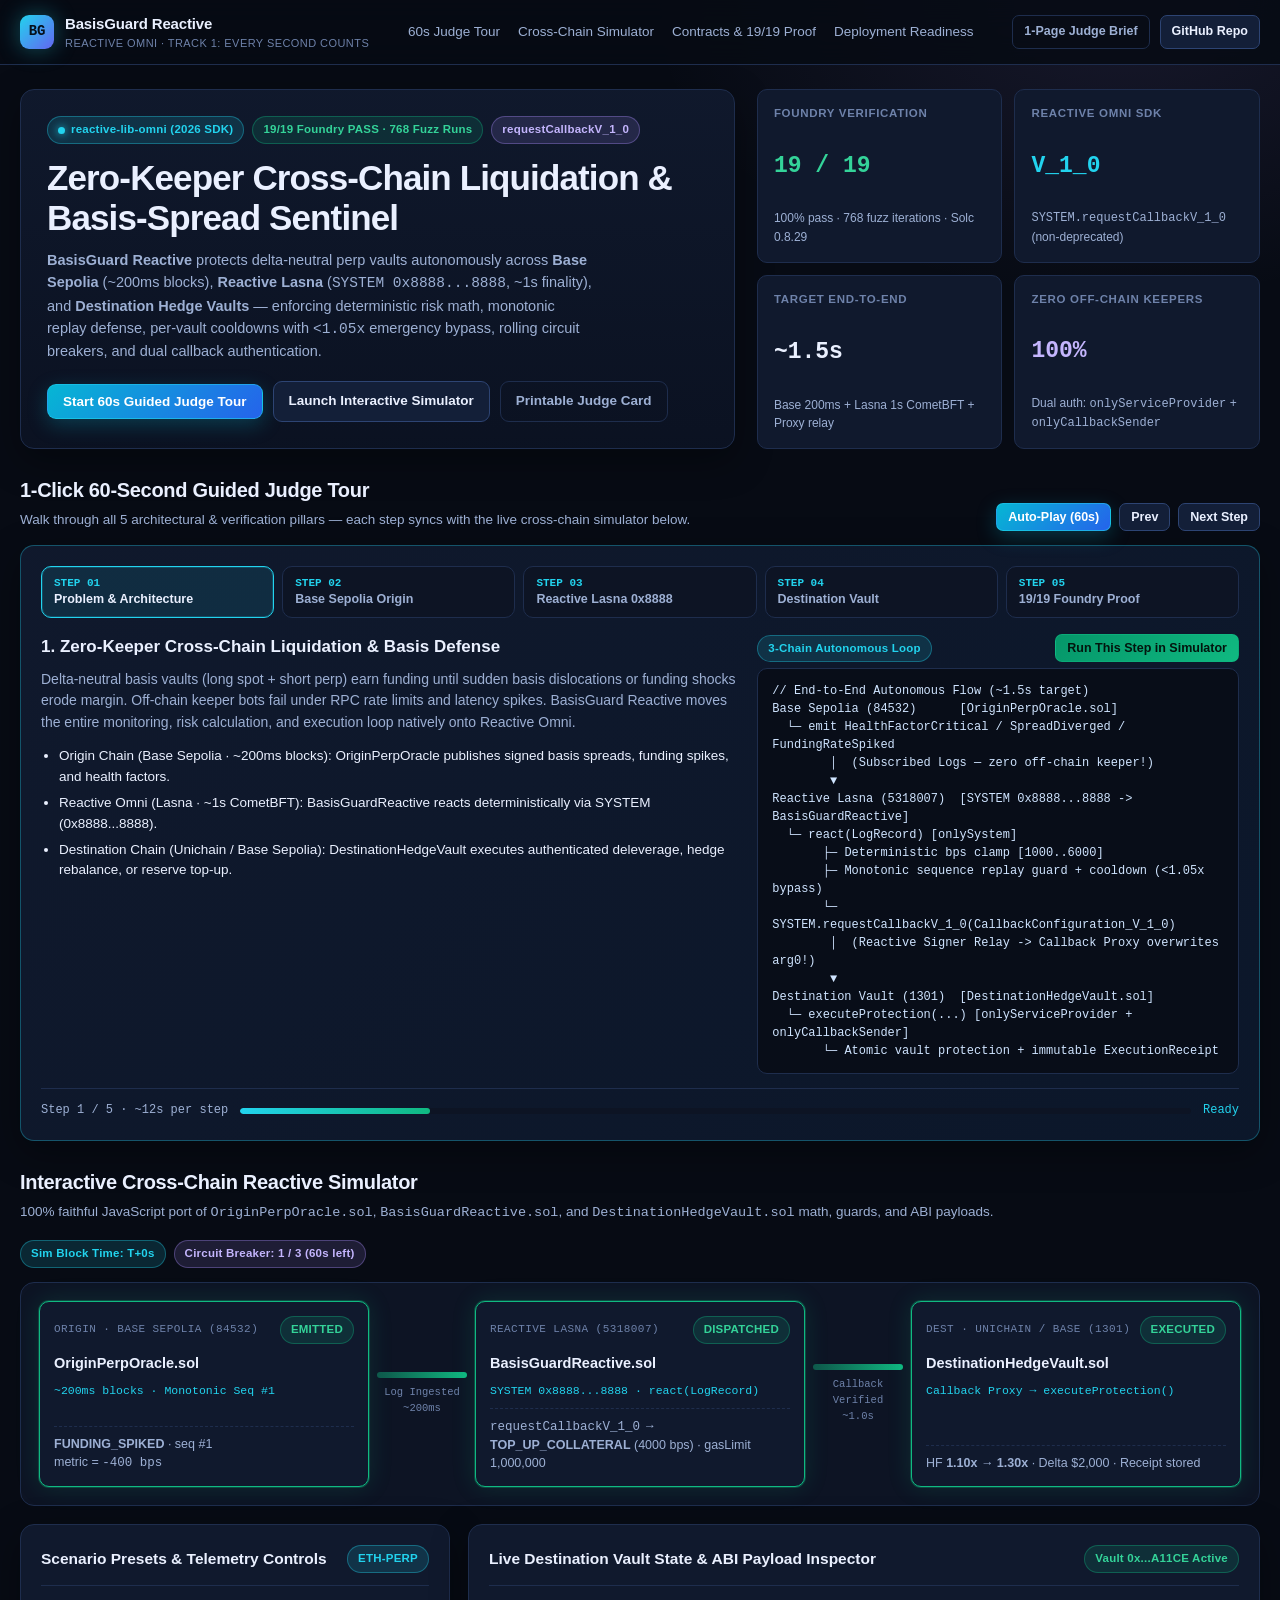
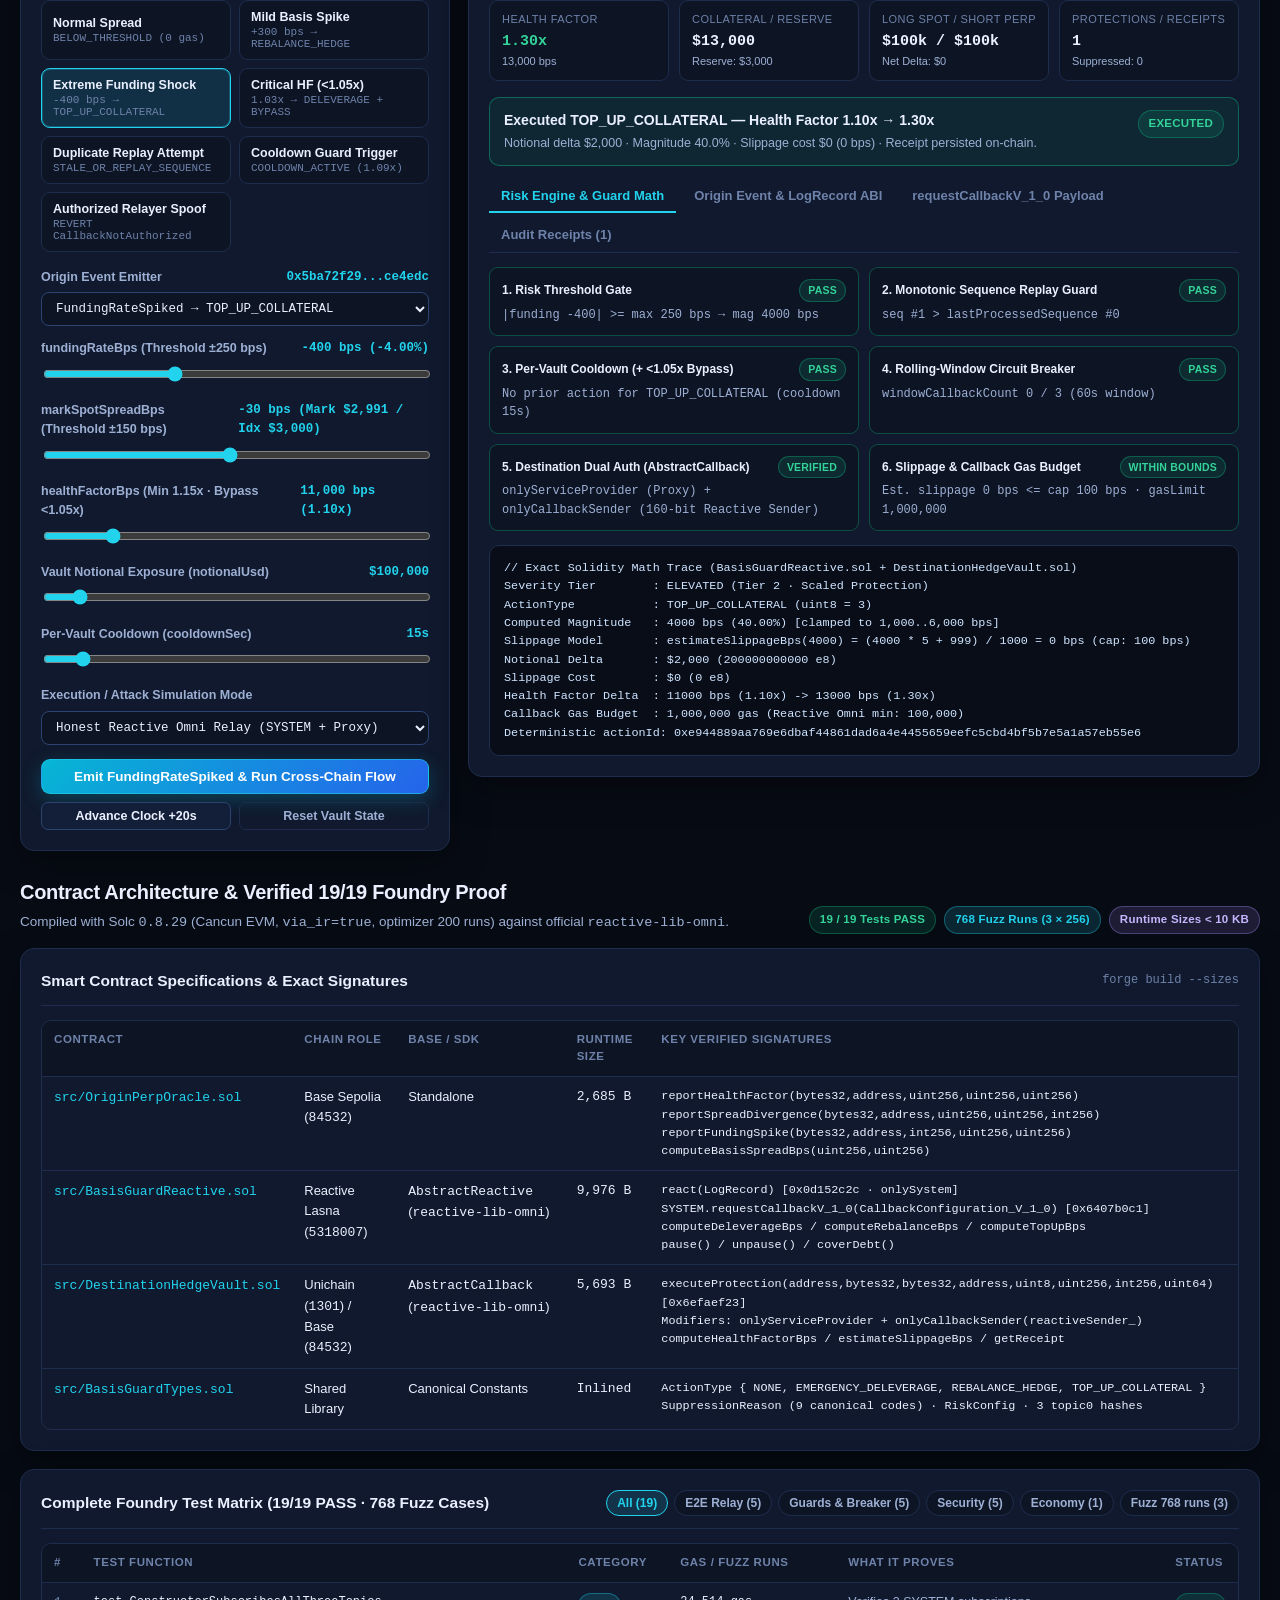
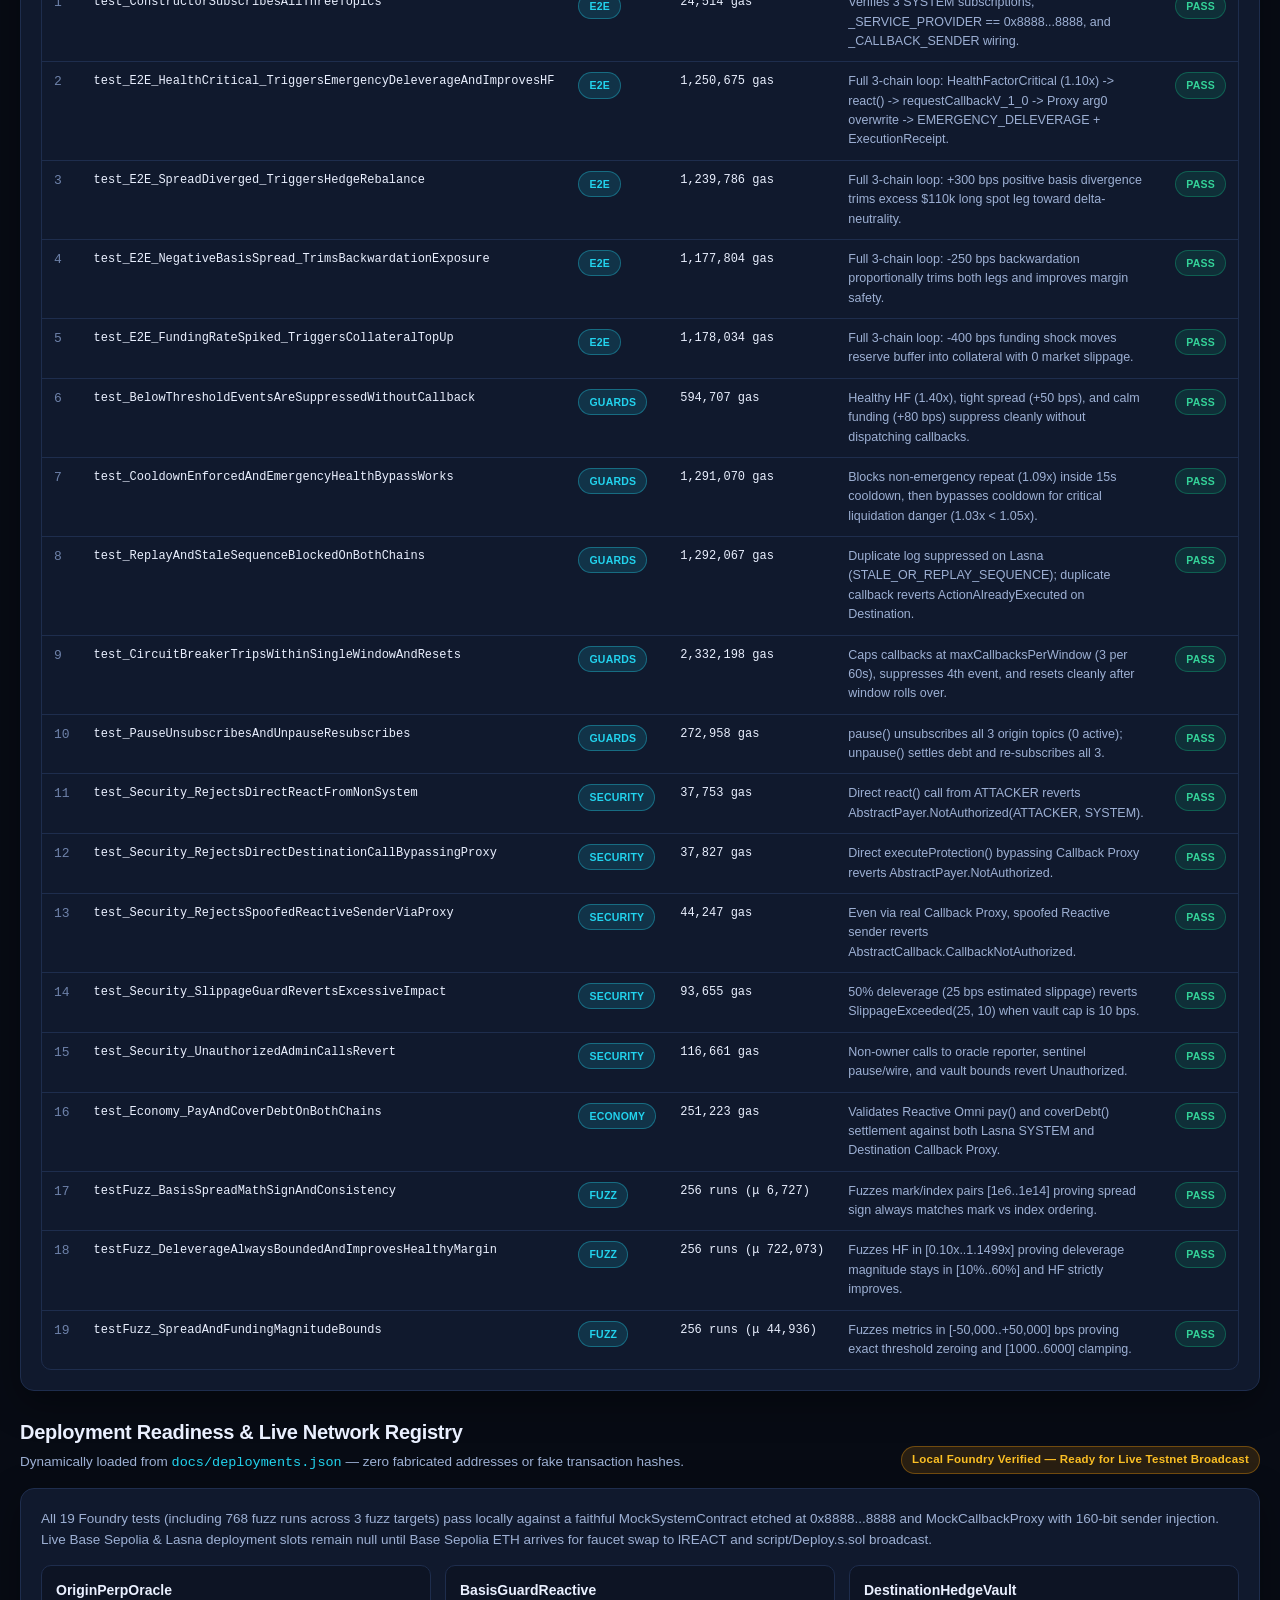
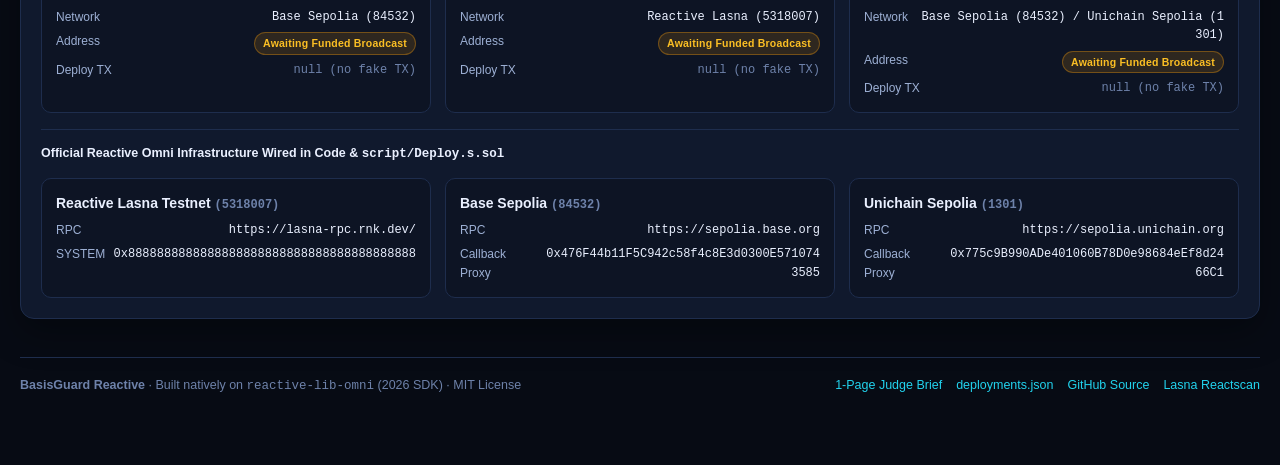
==== docs/index.html @ d30e868a "feat(ui): add Judge Dashboard, 60s Guided Tour, Interactive Cross-Chain Reactive Simulator & 1-Page " ====
<!DOCTYPE html>
<html lang="en">
<head>
  <meta charset="UTF-8" />
  <meta name="viewport" content="width=device-width, initial-scale=1.0" />
  <title>BasisGuard Reactive — Judge Dashboard & Cross-Chain Reactive Simulator</title>
  <meta name="description" content="Autonomous Cross-Chain Basis-Spread & Liquidation Sentinel built natively on Reactive Omni (reactive-lib-omni 2026 SDK). Interactive Judge Dashboard & Simulator." />
  <link rel="stylesheet" href="./styles.css" />
</head>
<body>
  <header class="topbar">
    <div class="topbar-inner">
      <a class="brand" href="#top">
        <span class="brand-mark">BG</span>
        <span>
          BasisGuard Reactive
          <span class="brand-sub">Reactive Omni · Track 1: Every Second Counts</span>
        </span>
      </a>

      <nav class="nav-links" aria-label="Primary navigation">
        <a href="#tour">60s Judge Tour</a>
        <a href="#simulator">Cross-Chain Simulator</a>
        <a href="#proof">Contracts &amp; 19/19 Proof</a>
        <a href="#readiness">Deployment Readiness</a>
      </nav>

      <div class="nav-actions">
        <a class="btn btn-sm btn-ghost" href="./judge-brief.html">1-Page Judge Brief</a>
        <a class="btn btn-sm" href="https://github.com/AndreyJackKali/basisguard-reactive" target="_blank" rel="noopener noreferrer">GitHub Repo</a>
      </div>
    </div>
  </header>

  <main id="top" class="container">
    <!-- Hero -->
    <section class="hero">
      <div class="hero-card">
        <div class="hero-badges">
          <span class="badge badge-cyan"><span class="pulse-dot"></span> reactive-lib-omni (2026 SDK)</span>
          <span class="badge badge-emerald">19/19 Foundry PASS · 768 Fuzz Runs</span>
          <span class="badge badge-violet">requestCallbackV_1_0</span>
        </div>
        <h1>Zero-Keeper Cross-Chain Liquidation &amp; Basis-Spread Sentinel</h1>
        <p class="hero-lead">
          <strong>BasisGuard Reactive</strong> protects delta-neutral perp vaults autonomously across
          <strong>Base Sepolia</strong> (~200ms blocks), <strong>Reactive Lasna</strong> (<code>SYSTEM 0x8888...8888</code>, ~1s finality),
          and <strong>Destination Hedge Vaults</strong> — enforcing deterministic risk math, monotonic replay defense,
          per-vault cooldowns with <code>&lt;1.05x</code> emergency bypass, rolling circuit breakers, and dual callback authentication.
        </p>
        <div class="hero-cta">
          <button id="btnStartTour" class="btn btn-primary" type="button">Start 60s Guided Judge Tour</button>
          <a class="btn" href="#simulator">Launch Interactive Simulator</a>
          <a class="btn btn-ghost" href="./judge-brief.html">Printable Judge Card</a>
        </div>
      </div>

      <div class="kpi-grid">
        <div class="kpi">
          <span class="kpi-label">Foundry Verification</span>
          <span class="kpi-value" style="color:#34d399;">19 / 19</span>
          <span class="kpi-sub">100% pass · 768 fuzz iterations · Solc 0.8.29</span>
        </div>
        <div class="kpi">
          <span class="kpi-label">Reactive Omni SDK</span>
          <span class="kpi-value" style="color:var(--cyan);">V_1_0</span>
          <span class="kpi-sub"><code>SYSTEM.requestCallbackV_1_0</code> (non-deprecated)</span>
        </div>
        <div class="kpi">
          <span class="kpi-label">Target End-to-End</span>
          <span class="kpi-value">~1.5s</span>
          <span class="kpi-sub">Base 200ms + Lasna 1s CometBFT + Proxy relay</span>
        </div>
        <div class="kpi">
          <span class="kpi-label">Zero Off-Chain Keepers</span>
          <span class="kpi-value" style="color:#c4b5fd;">100%</span>
          <span class="kpi-sub">Dual auth: <code>onlyServiceProvider</code> + <code>onlyCallbackSender</code></span>
        </div>
      </div>
    </section>

    <!-- 1-Click 60s Guided Judge Tour -->
    <section id="tour" class="section">
      <div class="section-head">
        <div>
          <h2 class="section-title">1-Click 60-Second Guided Judge Tour</h2>
          <p class="section-sub">Walk through all 5 architectural &amp; verification pillars — each step syncs with the live cross-chain simulator below.</p>
        </div>
        <div style="display:flex;gap:8px;flex-wrap:wrap;align-items:center;">
          <button id="btnTourPlay" class="btn btn-sm btn-primary" type="button">Auto-Play (60s)</button>
          <button id="btnTourPrev" class="btn btn-sm" type="button">Prev</button>
          <button id="btnTourNext" class="btn btn-sm" type="button">Next Step</button>
        </div>
      </div>

      <div class="card tour-card">
        <div class="tour-steps-nav" id="tourStepsNav" role="tablist" aria-label="Guided tour steps"></div>
        <div class="tour-body">
          <div class="tour-copy">
            <h3 id="tourTitle"></h3>
            <p id="tourSummary"></p>
            <ul class="tour-bullets" id="tourBullets"></ul>
          </div>
          <div>
            <div style="display:flex;justify-content:space-between;align-items:center;margin-bottom:6px;">
              <span class="badge badge-cyan" id="tourCodeBadge">Solidity Proof</span>
              <button id="btnTourRunScenario" class="btn btn-sm btn-emerald" type="button">Run This Step in Simulator</button>
            </div>
            <pre class="tour-code" id="tourCode"></pre>
          </div>
        </div>
        <div class="tour-footer">
          <span class="mono" style="font-size:12px;color:var(--text-dim);" id="tourCounter">Step 1 / 5 · ~12s per step</span>
          <div class="tour-progress-bar" aria-hidden="true">
            <div class="tour-progress-fill" id="tourProgressFill" style="width:20%;"></div>
          </div>
          <span class="mono" style="font-size:12px;color:var(--cyan);" id="tourTimerLabel">Ready</span>
        </div>
      </div>
    </section>

    <!-- Interactive Cross-Chain Reactive Simulator -->
    <section id="simulator" class="section">
      <div class="section-head">
        <div>
          <h2 class="section-title">Interactive Cross-Chain Reactive Simulator</h2>
          <p class="section-sub">
            100% faithful JavaScript port of <code>OriginPerpOracle.sol</code>, <code>BasisGuardReactive.sol</code>, and <code>DestinationHedgeVault.sol</code> math, guards, and ABI payloads.
          </p>
        </div>
        <div style="display:flex;gap:8px;flex-wrap:wrap;">
          <span class="badge badge-cyan" id="simClockBadge">Sim Block Time: T+0s</span>
          <span class="badge badge-violet" id="simBreakerBadge">Circuit Breaker: 0 / 3 (60s window)</span>
        </div>
      </div>

      <!-- 3-Node Animated Pipeline -->
      <div class="pipeline-wrap">
        <div class="pipeline-grid">
          <div class="node-card" id="nodeOrigin">
            <div class="node-top">
              <span class="node-chain">Origin · Base Sepolia (84532)</span>
              <span class="badge" id="badgeOrigin">IDLE</span>
            </div>
            <h3 class="node-title">OriginPerpOracle.sol</h3>
            <div class="node-contract">~200ms blocks · Monotonic Seq #<span id="originSeqVal">0</span></div>
            <div class="node-meta" id="metaOrigin">
              Ready to publish <code>FundingRateSpiked</code>, <code>SpreadDiverged</code>, or <code>HealthFactorCritical</code>.
            </div>
          </div>

          <div class="link-connector">
            <div class="link-track" id="link1"></div>
            <span class="link-label" id="link1Label">Subscribed Log<br />~200ms</span>
          </div>

          <div class="node-card" id="nodeReactive">
            <div class="node-top">
              <span class="node-chain">Reactive Lasna (5318007)</span>
              <span class="badge" id="badgeReactive">IDLE</span>
            </div>
            <h3 class="node-title">BasisGuardReactive.sol</h3>
            <div class="node-contract">SYSTEM 0x8888...8888 · react(LogRecord)</div>
            <div class="node-meta" id="metaReactive">
              Inherits <code>AbstractReactive</code>. Calls <code>SYSTEM.requestCallbackV_1_0</code> after passing threshold, replay, cooldown &amp; circuit-breaker checks.
            </div>
          </div>

          <div class="link-connector">
            <div class="link-track" id="link2"></div>
            <span class="link-label" id="link2Label">Callback Relay<br />~1.0s</span>
          </div>

          <div class="node-card" id="nodeDest">
            <div class="node-top">
              <span class="node-chain">Dest · Unichain / Base (1301)</span>
              <span class="badge" id="badgeDest">IDLE</span>
            </div>
            <h3 class="node-title">DestinationHedgeVault.sol</h3>
            <div class="node-contract">Callback Proxy → executeProtection()</div>
            <div class="node-meta" id="metaDest">
              Dual-auth <code>onlyServiceProvider</code> + <code>onlyCallbackSender</code> (160-bit injected Reactive sender). Persists <code>ExecutionReceipt</code>.
            </div>
          </div>
        </div>
      </div>

      <!-- Simulator Main Grid -->
      <div class="sim-layout">
        <!-- Left Controls Panel -->
        <div class="card">
          <div class="card-header">
            <h3 class="card-title">Scenario Presets &amp; Telemetry Controls</h3>
            <span class="badge badge-cyan">ETH-PERP</span>
          </div>

          <div class="preset-grid" id="presetGrid"></div>

          <div class="control-group">
            <div class="control-row">
              <label class="control-label" for="eventTypeSelect">Origin Event Emitter</label>
              <span class="control-val" id="eventTopicShort">topic0</span>
            </div>
            <select id="eventTypeSelect" class="select-input">
              <option value="FUNDING_SPIKED">FundingRateSpiked → TOP_UP_COLLATERAL</option>
              <option value="SPREAD_DIVERGED">SpreadDiverged → REBALANCE_HEDGE</option>
              <option value="HEALTH_CRITICAL">HealthFactorCritical → EMERGENCY_DELEVERAGE</option>
            </select>
          </div>

          <div class="control-group">
            <div class="control-row">
              <label class="control-label" for="sliderFunding">fundingRateBps (Threshold ±250 bps)</label>
              <span class="control-val" id="valFunding">-400 bps (-4.00%)</span>
            </div>
            <input id="sliderFunding" type="range" min="-1200" max="1200" step="10" value="-400" />
          </div>

          <div class="control-group">
            <div class="control-row">
              <label class="control-label" for="sliderSpread">markSpotSpreadBps (Threshold ±150 bps)</label>
              <span class="control-val" id="valSpread">+300 bps (Mark $3,090 / Idx $3,000)</span>
            </div>
            <input id="sliderSpread" type="range" min="-800" max="800" step="10" value="300" />
          </div>

          <div class="control-group">
            <div class="control-row">
              <label class="control-label" for="sliderHF">healthFactorBps (Min 1.15x · Bypass &lt;1.05x)</label>
              <span class="control-val" id="valHF">11,000 bps (1.10x)</span>
            </div>
            <input id="sliderHF" type="range" min="10000" max="16000" step="50" value="11000" />
          </div>

          <div class="control-group">
            <div class="control-row">
              <label class="control-label" for="sliderNotional">Vault Notional Exposure (notionalUsd)</label>
              <span class="control-val" id="valNotional">$100,000</span>
            </div>
            <input id="sliderNotional" type="range" min="25000" max="1000000" step="25000" value="100000" />
          </div>

          <div class="control-group">
            <div class="control-row">
              <label class="control-label" for="sliderCooldown">Per-Vault Cooldown (cooldownSec)</label>
              <span class="control-val" id="valCooldown">15s</span>
            </div>
            <input id="sliderCooldown" type="range" min="5" max="120" step="5" value="15" />
          </div>

          <div class="control-group">
            <div class="control-row">
              <label class="control-label" for="deliveryModeSelect">Execution / Attack Simulation Mode</label>
            </div>
            <select id="deliveryModeSelect" class="select-input">
              <option value="NORMAL">Honest Reactive Omni Relay (SYSTEM + Proxy)</option>
              <option value="REPLAY">Duplicate Replay Attempt (Same sequenceId &amp; actionId)</option>
              <option value="SPOOF_SENDER">Spoofed Reactive Sender via Proxy (ATTACKER)</option>
              <option value="DIRECT_BYPASS">Direct Call to Vault Bypassing Callback Proxy</option>
            </select>
          </div>

          <div class="sim-actions">
            <button id="btnEmitAnomaly" class="btn btn-primary" type="button">Emit FundingAnomaly &amp; Execute Cross-Chain Flow</button>
            <div class="sim-actions-row">
              <button id="btnAdvanceTime" class="btn btn-sm" type="button">Advance Clock +20s</button>
              <button id="btnResetVault" class="btn btn-sm btn-ghost" type="button">Reset Vault State</button>
            </div>
          </div>
        </div>

        <!-- Right Live Inspector Panel -->
        <div class="card">
          <div class="card-header">
            <h3 class="card-title">Live Destination Vault State &amp; ABI Payload Inspector</h3>
            <span class="badge badge-emerald" id="vaultActiveBadge">Vault 0x...A11CE Active</span>
          </div>

          <div class="vault-strip">
            <div class="mini-stat">
              <div class="mini-stat-label">Health Factor</div>
              <div class="mini-stat-val" id="statHF">1.10x</div>
              <div class="mini-stat-sub" id="statHFBps">11,000 bps</div>
            </div>
            <div class="mini-stat">
              <div class="mini-stat-label">Collateral / Reserve</div>
              <div class="mini-stat-val" id="statCollateral">$11,000</div>
              <div class="mini-stat-sub" id="statReserve">Reserve: $5,000</div>
            </div>
            <div class="mini-stat">
              <div class="mini-stat-label">Long Spot / Short Perp</div>
              <div class="mini-stat-val" id="statLegs">$100k / $100k</div>
              <div class="mini-stat-sub" id="statDelta">Net Delta: $0</div>
            </div>
            <div class="mini-stat">
              <div class="mini-stat-label">Protections / Receipts</div>
              <div class="mini-stat-val" id="statReceipts">0</div>
              <div class="mini-stat-sub" id="statSuppressed">Suppressed: 0</div>
            </div>
          </div>

          <div class="outcome-banner" id="outcomeBanner">
            <div>
              <div class="outcome-title" id="outcomeTitle">Select a preset or click "Emit FundingAnomaly" to run the cross-chain loop</div>
              <div class="outcome-sub" id="outcomeSub">Every guard check, ABI byte, and vault state transition mirrors the verified Solidity contracts.</div>
            </div>
            <span class="badge badge-cyan" id="outcomeBadge">READY</span>
          </div>

          <div class="tabs" role="tablist">
            <button class="tab-btn active" data-tab="tabMath" type="button">Risk Engine &amp; Guard Math</button>
            <button class="tab-btn" data-tab="tabLogRecord" type="button">Origin Event &amp; LogRecord ABI</button>
            <button class="tab-btn" data-tab="tabCallback" type="button">requestCallbackV_1_0 Payload</button>
            <button class="tab-btn" data-tab="tabFeed" type="button">Audit Receipts (<span id="feedCount">0</span>)</button>
          </div>

          <div class="tab-panel active" id="tabMath">
            <div class="checks-grid" id="guardChecksGrid"></div>
            <pre class="code-block" id="mathBreakdown"></pre>
          </div>

          <div class="tab-panel" id="tabLogRecord">
            <pre class="code-block" id="logRecordCode"></pre>
          </div>

          <div class="tab-panel" id="tabCallback">
            <pre class="code-block" id="callbackPayloadCode"></pre>
          </div>

          <div class="tab-panel" id="tabFeed">
            <div class="feed-list" id="auditFeedList">
              <div class="feed-item">
                <span>No cross-chain executions recorded yet. Click <strong>Emit</strong> above to trace a live cycle.</span>
              </div>
            </div>
          </div>
        </div>
      </div>
    </section>

    <!-- Contract & Test Proof -->
    <section id="proof" class="section">
      <div class="section-head">
        <div>
          <h2 class="section-title">Contract Architecture &amp; Verified 19/19 Foundry Proof</h2>
          <p class="section-sub">Compiled with Solc <code>0.8.29</code> (Cancun EVM, <code>via_ir=true</code>, optimizer 200 runs) against official <code>reactive-lib-omni</code>.</p>
        </div>
        <div style="display:flex;gap:8px;flex-wrap:wrap;">
          <span class="badge badge-emerald">19 / 19 Tests PASS</span>
          <span class="badge badge-cyan">768 Fuzz Runs (3 × 256)</span>
          <span class="badge badge-violet">Runtime Sizes &lt; 10 KB</span>
        </div>
      </div>

      <div class="card" style="margin-bottom:18px;">
        <div class="card-header">
          <h3 class="card-title">Smart Contract Specifications &amp; Exact Signatures</h3>
          <span class="mono" style="font-size:12px;color:var(--text-muted);">forge build --sizes</span>
        </div>
        <div class="table-wrap">
          <table>
            <thead>
              <tr>
                <th>Contract</th>
                <th>Chain Role</th>
                <th>Base / SDK</th>
                <th>Runtime Size</th>
                <th>Key Verified Signatures</th>
              </tr>
            </thead>
            <tbody>
              <tr>
                <td><code style="color:var(--cyan);">src/OriginPerpOracle.sol</code></td>
                <td>Base Sepolia (<code>84532</code>)</td>
                <td>Standalone</td>
                <td class="mono">2,685 B</td>
                <td class="mono" style="font-size:11.8px;">
                  reportHealthFactor(bytes32,address,uint256,uint256,uint256)<br />
                  reportSpreadDivergence(bytes32,address,uint256,uint256,int256)<br />
                  reportFundingSpike(bytes32,address,int256,uint256,uint256)<br />
                  computeBasisSpreadBps(uint256,uint256)
                </td>
              </tr>
              <tr>
                <td><code style="color:var(--cyan);">src/BasisGuardReactive.sol</code></td>
                <td>Reactive Lasna (<code>5318007</code>)</td>
                <td><code>AbstractReactive</code> (<code>reactive-lib-omni</code>)</td>
                <td class="mono">9,976 B</td>
                <td class="mono" style="font-size:11.8px;">
                  react(LogRecord) [0x0d152c2c · onlySystem]<br />
                  SYSTEM.requestCallbackV_1_0(CallbackConfiguration_V_1_0) [0x6407b0c1]<br />
                  computeDeleverageBps / computeRebalanceBps / computeTopUpBps<br />
                  pause() / unpause() / coverDebt()
                </td>
              </tr>
              <tr>
                <td><code style="color:var(--cyan);">src/DestinationHedgeVault.sol</code></td>
                <td>Unichain (<code>1301</code>) / Base (<code>84532</code>)</td>
                <td><code>AbstractCallback</code> (<code>reactive-lib-omni</code>)</td>
                <td class="mono">5,693 B</td>
                <td class="mono" style="font-size:11.8px;">
                  executeProtection(address,bytes32,bytes32,address,uint8,uint256,int256,uint64) [0x6efaef23]<br />
                  Modifiers: onlyServiceProvider + onlyCallbackSender(reactiveSender_)<br />
                  computeHealthFactorBps / estimateSlippageBps / getReceipt
                </td>
              </tr>
              <tr>
                <td><code style="color:var(--cyan);">src/BasisGuardTypes.sol</code></td>
                <td>Shared Library</td>
                <td>Canonical Constants</td>
                <td class="mono">Inlined</td>
                <td class="mono" style="font-size:11.8px;">
                  ActionType { NONE, EMERGENCY_DELEVERAGE, REBALANCE_HEDGE, TOP_UP_COLLATERAL }<br />
                  SuppressionReason (9 canonical codes) · RiskConfig · 3 topic0 hashes
                </td>
              </tr>
            </tbody>
          </table>
        </div>
      </div>

      <div class="card">
        <div class="card-header">
          <h3 class="card-title">Complete Foundry Test Matrix (19/19 PASS · 768 Fuzz Cases)</h3>
          <div class="filter-pills" id="testFilterPills">
            <button class="pill active" data-filter="ALL" type="button">All (19)</button>
            <button class="pill" data-filter="E2E" type="button">E2E Relay (5)</button>
            <button class="pill" data-filter="GUARDS" type="button">Guards &amp; Breaker (5)</button>
            <button class="pill" data-filter="SECURITY" type="button">Security (5)</button>
            <button class="pill" data-filter="ECONOMY" type="button">Economy (1)</button>
            <button class="pill" data-filter="FUZZ" type="button">Fuzz 768 runs (3)</button>
          </div>
        </div>
        <div class="table-wrap">
          <table>
            <thead>
              <tr>
                <th>#</th>
                <th>Test Function</th>
                <th>Category</th>
                <th>Gas / Fuzz Runs</th>
                <th>What It Proves</th>
                <th>Status</th>
              </tr>
            </thead>
            <tbody id="testMatrixBody"></tbody>
          </table>
        </div>
      </div>
    </section>

    <!-- Honest Deployment Readiness -->
    <section id="readiness" class="section">
      <div class="section-head">
        <div>
          <h2 class="section-title">Deployment Readiness &amp; Live Network Registry</h2>
          <p class="section-sub">Dynamically loaded from <a href="./deployments.json" target="_blank" rel="noopener noreferrer"><code>docs/deployments.json</code></a> — zero fabricated addresses or fake transaction hashes.</p>
        </div>
        <span class="badge badge-amber" id="readinessStatusBadge">Loading deployments.json...</span>
      </div>

      <div class="card">
        <p id="readinessNote" style="margin:0 0 12px;color:var(--text-dim);font-size:13.5px;"></p>
        <div class="deploy-grid" id="deployCardsGrid"></div>

        <div style="margin-top:16px;padding-top:14px;border-top:1px solid var(--border);">
          <div style="font-size:12.5px;font-weight:700;margin-bottom:8px;color:var(--text);">Official Reactive Omni Infrastructure Wired in Code &amp; <code>script/Deploy.s.sol</code></div>
          <div class="deploy-grid" id="infraCardsGrid"></div>
        </div>
      </div>
    </section>

    <footer class="footer">
      <div>
        <strong>BasisGuard Reactive</strong> · Built natively on <code>reactive-lib-omni</code> (2026 SDK) · MIT License
      </div>
      <div style="display:flex;gap:14px;flex-wrap:wrap;">
        <a href="./judge-brief.html">1-Page Judge Brief</a>
        <a href="./deployments.json" target="_blank" rel="noopener noreferrer">deployments.json</a>
        <a href="https://github.com/AndreyJackKali/basisguard-reactive" target="_blank" rel="noopener noreferrer">GitHub Source</a>
        <a href="https://lasna.reactscan.net" target="_blank" rel="noopener noreferrer">Lasna Reactscan</a>
      </div>
    </footer>
  </main>

  <script type="module" src="./app.js"></script>
</body>
</html>
---- docs/styles.css ----
:root {
  --bg: #070b14;
  --bg-elev: #0d1424;
  --bg-card: #10192d;
  --bg-card-2: #131f38;
  --bg-code: #080d18;
  --border: #1e2d4d;
  --border-hi: #2d4473;
  --text: #eaf0ff;
  --text-dim: #9db0d4;
  --text-muted: #6e82aa;
  --cyan: #22d3ee;
  --cyan-soft: rgba(34, 211, 238, 0.14);
  --emerald: #10b981;
  --emerald-soft: rgba(16, 185, 129, 0.14);
  --amber: #f59e0b;
  --amber-soft: rgba(245, 158, 11, 0.14);
  --coral: #f43f5e;
  --coral-soft: rgba(244, 63, 94, 0.14);
  --violet: #a78bfa;
  --violet-soft: rgba(167, 139, 250, 0.14);
  --radius: 14px;
  --radius-sm: 10px;
  --shadow: 0 12px 36px rgba(0, 0, 0, 0.35);
  --font-sans: "Inter", -apple-system, BlinkMacSystemFont, "Segoe UI", Roboto, sans-serif;
  --font-mono: "JetBrains Mono", "Fira Code", ui-monospace, SFMono-Regular, Menlo, Monaco, Consolas, monospace;
}

*, *::before, *::after {
  box-sizing: border-box;
}

html {
  scroll-behavior: smooth;
  background: var(--bg);
  color: var(--text);
  font-family: var(--font-sans);
  font-size: 15px;
  line-height: 1.55;
}

body {
  margin: 0;
  min-height: 100vh;
  background:
    radial-gradient(900px 500px at 12% -10%, rgba(34, 211, 238, 0.12), transparent 60%),
    radial-gradient(800px 500px at 88% 0%, rgba(167, 139, 250, 0.10), transparent 60%),
    var(--bg);
  color: var(--text);
  overflow-x: hidden;
}

a {
  color: var(--cyan);
  text-decoration: none;
}
a:hover {
  text-decoration: underline;
}

code, pre, .mono {
  font-family: var(--font-mono);
}

/* Header & Navigation */
.topbar {
  position: sticky;
  top: 0;
  z-index: 40;
  backdrop-filter: blur(14px);
  background: rgba(7, 11, 20, 0.84);
  border-bottom: 1px solid var(--border);
}

.topbar-inner {
  max-width: 1360px;
  margin: 0 auto;
  padding: 12px 20px;
  display: flex;
  align-items: center;
  justify-content: space-between;
  gap: 16px;
  flex-wrap: wrap;
}

.brand {
  display: flex;
  align-items: center;
  gap: 11px;
  font-weight: 700;
  letter-spacing: -0.01em;
  color: var(--text);
}

.brand-mark {
  width: 34px;
  height: 34px;
  border-radius: 9px;
  background: linear-gradient(135deg, #22d3ee, #6366f1);
  display: grid;
  place-items: center;
  color: #05101c;
  font-weight: 800;
  font-family: var(--font-mono);
  font-size: 14px;
  box-shadow: 0 0 22px rgba(34, 211, 238, 0.35);
}

.brand-sub {
  display: block;
  font-size: 11px;
  font-weight: 500;
  color: var(--text-muted);
  letter-spacing: 0.04em;
  text-transform: uppercase;
}

.nav-links {
  display: flex;
  align-items: center;
  gap: 18px;
  flex-wrap: wrap;
}

.nav-links a {
  color: var(--text-dim);
  font-size: 13.5px;
  font-weight: 500;
  transition: color 0.15s ease;
}

.nav-links a:hover {
  color: var(--cyan);
  text-decoration: none;
}

.nav-actions {
  display: flex;
  align-items: center;
  gap: 10px;
  flex-wrap: wrap;
}

/* Container */
.container {
  max-width: 1360px;
  margin: 0 auto;
  padding: 24px 20px 64px;
}

/* Buttons */
.btn {
  display: inline-flex;
  align-items: center;
  justify-content: center;
  gap: 8px;
  border: 1px solid var(--border-hi);
  background: var(--bg-card-2);
  color: var(--text);
  font-family: var(--font-sans);
  font-size: 13.5px;
  font-weight: 600;
  padding: 9px 15px;
  border-radius: 9px;
  cursor: pointer;
  transition: transform 0.12s ease, border-color 0.15s ease, background 0.15s ease, box-shadow 0.15s ease;
  white-space: nowrap;
}

.btn:hover {
  border-color: var(--cyan);
  background: #172746;
  text-decoration: none;
}

.btn:active {
  transform: translateY(1px);
}

.btn-primary {
  background: linear-gradient(135deg, #06b6d4, #2563eb);
  border-color: rgba(34, 211, 238, 0.55);
  color: #ffffff;
  box-shadow: 0 6px 20px rgba(6, 182, 212, 0.25);
}

.btn-primary:hover {
  background: linear-gradient(135deg, #22d3ee, #3b82f6);
  border-color: #67e8f9;
}

.btn-emerald {
  background: linear-gradient(135deg, #059669, #10b981);
  border-color: rgba(16, 185, 129, 0.55);
  color: #03150e;
}
.btn-emerald:hover {
  background: linear-gradient(135deg, #10b981, #34d399);
}

.btn-sm {
  padding: 6px 11px;
  font-size: 12.5px;
  border-radius: 7px;
}

.btn-ghost {
  background: transparent;
  border-color: var(--border);
  color: var(--text-dim);
}
.btn-ghost:hover {
  color: var(--text);
  border-color: var(--border-hi);
  background: rgba(255, 255, 255, 0.03);
}

/* Badges */
.badge {
  display: inline-flex;
  align-items: center;
  gap: 6px;
  font-size: 11.5px;
  font-weight: 600;
  padding: 4px 10px;
  border-radius: 999px;
  border: 1px solid var(--border-hi);
  background: rgba(255, 255, 255, 0.03);
  color: var(--text-dim);
  letter-spacing: 0.02em;
}

.badge-cyan { background: var(--cyan-soft); border-color: rgba(34, 211, 238, 0.35); color: var(--cyan); }
.badge-emerald { background: var(--emerald-soft); border-color: rgba(16, 185, 129, 0.35); color: #34d399; }
.badge-amber { background: var(--amber-soft); border-color: rgba(245, 158, 11, 0.35); color: #fbbf24; }
.badge-coral { background: var(--coral-soft); border-color: rgba(244, 63, 94, 0.35); color: #fb7185; }
.badge-violet { background: var(--violet-soft); border-color: rgba(167, 139, 250, 0.35); color: #c4b5fd; }

.pulse-dot {
  width: 7px;
  height: 7px;
  border-radius: 50%;
  background: currentColor;
  box-shadow: 0 0 8px currentColor;
  animation: pulse 2s infinite;
}

@keyframes pulse {
  0%, 100% { opacity: 1; transform: scale(1); }
  50% { opacity: 0.45; transform: scale(0.82); }
}

/* Hero */
.hero {
  display: grid;
  grid-template-columns: 1.35fr 0.95fr;
  gap: 22px;
  align-items: stretch;
  margin-bottom: 24px;
}

.hero-card {
  background: linear-gradient(180deg, rgba(16, 25, 45, 0.96), rgba(11, 18, 34, 0.96));
  border: 1px solid var(--border);
  border-radius: var(--radius);
  padding: 26px;
  box-shadow: var(--shadow);
}

.hero-badges {
  display: flex;
  flex-wrap: wrap;
  gap: 8px;
  margin-bottom: 14px;
}

.hero h1 {
  margin: 0 0 10px;
  font-size: clamp(25px, 3vw, 35px);
  line-height: 1.15;
  letter-spacing: -0.025em;
}

.hero-lead {
  margin: 0 0 18px;
  color: var(--text-dim);
  font-size: 14.5px;
  max-width: 68ch;
}

.hero-cta {
  display: flex;
  flex-wrap: wrap;
  gap: 10px;
  align-items: center;
}

.kpi-grid {
  display: grid;
  grid-template-columns: repeat(2, 1fr);
  gap: 12px;
  height: 100%;
}

.kpi {
  background: var(--bg-card);
  border: 1px solid var(--border);
  border-radius: var(--radius-sm);
  padding: 15px 16px;
  display: flex;
  flex-direction: column;
  justify-content: space-between;
}

.kpi-label {
  font-size: 11.5px;
  text-transform: uppercase;
  letter-spacing: 0.06em;
  color: var(--text-muted);
  font-weight: 600;
}

.kpi-value {
  font-family: var(--font-mono);
  font-size: 23px;
  font-weight: 700;
  color: var(--text);
  margin: 4px 0 2px;
}

.kpi-sub {
  font-size: 12px;
  color: var(--text-dim);
}

/* Section Headers */
.section {
  margin-top: 26px;
}

.section-head {
  display: flex;
  align-items: flex-end;
  justify-content: space-between;
  gap: 16px;
  flex-wrap: wrap;
  margin-bottom: 14px;
}

.section-title {
  margin: 0;
  font-size: 20px;
  letter-spacing: -0.015em;
}

.section-sub {
  margin: 4px 0 0;
  color: var(--text-dim);
  font-size: 13.5px;
}

/* Card */
.card {
  background: var(--bg-card);
  border: 1px solid var(--border);
  border-radius: var(--radius);
  padding: 20px;
  box-shadow: var(--shadow);
}

.card-header {
  display: flex;
  align-items: center;
  justify-content: space-between;
  gap: 12px;
  flex-wrap: wrap;
  margin-bottom: 14px;
  padding-bottom: 12px;
  border-bottom: 1px solid var(--border);
}

.card-title {
  margin: 0;
  font-size: 15.5px;
  font-weight: 700;
  display: flex;
  align-items: center;
  gap: 8px;
}

/* Guided 60s Judge Tour */
.tour-card {
  border-color: rgba(34, 211, 238, 0.32);
  background: linear-gradient(135deg, rgba(16, 25, 45, 0.98), rgba(12, 24, 44, 0.96));
}

.tour-steps-nav {
  display: grid;
  grid-template-columns: repeat(5, 1fr);
  gap: 8px;
  margin-bottom: 16px;
}

.tour-step-btn {
  text-align: left;
  background: var(--bg-elev);
  border: 1px solid var(--border);
  border-radius: var(--radius-sm);
  padding: 10px 12px;
  color: var(--text-dim);
  cursor: pointer;
  transition: all 0.15s ease;
  font-family: var(--font-sans);
}

.tour-step-btn:hover {
  border-color: var(--border-hi);
  color: var(--text);
}

.tour-step-btn.active {
  border-color: var(--cyan);
  background: rgba(34, 211, 238, 0.11);
  color: var(--text);
  box-shadow: inset 0 0 0 1px rgba(34, 211, 238, 0.2);
}

.tour-step-num {
  font-family: var(--font-mono);
  font-size: 11px;
  color: var(--cyan);
  font-weight: 700;
  display: block;
  margin-bottom: 2px;
}

.tour-step-label {
  font-size: 12.5px;
  font-weight: 600;
  line-height: 1.25;
}

.tour-body {
  display: grid;
  grid-template-columns: 1.45fr 1fr;
  gap: 18px;
  align-items: start;
}

.tour-copy h3 {
  margin: 0 0 8px;
  font-size: 17px;
  color: var(--text);
}

.tour-copy p {
  margin: 0 0 12px;
  color: var(--text-dim);
  font-size: 14px;
}

.tour-bullets {
  margin: 0;
  padding-left: 18px;
  color: var(--text);
  font-size: 13.5px;
}

.tour-bullets li {
  margin-bottom: 5px;
}

.tour-code {
  background: var(--bg-code);
  border: 1px solid var(--border);
  border-radius: var(--radius-sm);
  padding: 13px 14px;
  font-family: var(--font-mono);
  font-size: 12px;
  color: #cfe4ff;
  overflow-x: auto;
  margin: 0;
  line-height: 1.5;
  white-space: pre-wrap;
  word-break: break-word;
}

.tour-footer {
  margin-top: 14px;
  padding-top: 12px;
  border-top: 1px solid var(--border);
  display: flex;
  align-items: center;
  justify-content: space-between;
  gap: 12px;
  flex-wrap: wrap;
}

.tour-progress-bar {
  flex: 1;
  min-width: 140px;
  height: 6px;
  border-radius: 999px;
  background: var(--bg-elev);
  overflow: hidden;
}

.tour-progress-fill {
  height: 100%;
  background: linear-gradient(90deg, var(--cyan), var(--emerald));
  border-radius: 999px;
  transition: width 0.25s ease;
}

/* 3-Node Animated Pipeline */
.pipeline-wrap {
  background: var(--bg-elev);
  border: 1px solid var(--border);
  border-radius: var(--radius);
  padding: 18px;
  margin-bottom: 18px;
}

.pipeline-grid {
  display: grid;
  grid-template-columns: 1fr 90px 1fr 90px 1fr;
  align-items: stretch;
  gap: 8px;
}

.node-card {
  background: var(--bg-card);
  border: 1px solid var(--border);
  border-radius: var(--radius-sm);
  padding: 14px;
  position: relative;
  transition: border-color 0.25s ease, box-shadow 0.25s ease, transform 0.2s ease;
  display: flex;
  flex-direction: column;
  gap: 8px;
}

.node-card.state-active {
  border-color: var(--cyan);
  box-shadow: 0 0 0 1px rgba(34, 211, 238, 0.25), 0 0 24px rgba(34, 211, 238, 0.16);
}
.node-card.state-success {
  border-color: var(--emerald);
  box-shadow: 0 0 0 1px rgba(16, 185, 129, 0.28), 0 0 24px rgba(16, 185, 129, 0.16);
}
.node-card.state-suppressed {
  border-color: var(--amber);
  box-shadow: 0 0 0 1px rgba(245, 158, 11, 0.28), 0 0 22px rgba(245, 158, 11, 0.14);
}
.node-card.state-reverted {
  border-color: var(--coral);
  box-shadow: 0 0 0 1px rgba(244, 63, 94, 0.30), 0 0 24px rgba(244, 63, 94, 0.18);
}

.node-top {
  display: flex;
  align-items: center;
  justify-content: space-between;
  gap: 8px;
}

.node-chain {
  font-family: var(--font-mono);
  font-size: 11px;
  color: var(--text-muted);
  text-transform: uppercase;
  letter-spacing: 0.04em;
}

.node-title {
  font-size: 14.5px;
  font-weight: 700;
  margin: 0;
}

.node-contract {
  font-family: var(--font-mono);
  font-size: 11.5px;
  color: var(--cyan);
  word-break: break-all;
}

.node-meta {
  font-size: 12.5px;
  color: var(--text-dim);
  line-height: 1.45;
  margin-top: auto;
  padding-top: 8px;
  border-top: 1px dashed var(--border);
}

.link-connector {
  display: flex;
  flex-direction: column;
  align-items: center;
  justify-content: center;
  gap: 6px;
}

.link-track {
  width: 100%;
  height: 6px;
  border-radius: 999px;
  background: var(--border);
  position: relative;
  overflow: hidden;
}

.link-track.flowing::after {
  content: "";
  position: absolute;
  top: 0;
  left: -45%;
  width: 45%;
  height: 100%;
  background: linear-gradient(90deg, transparent, var(--cyan), #ffffff);
  border-radius: 999px;
  animation: packetFlow 0.85s ease-in-out infinite;
}

.link-track.done {
  background: linear-gradient(90deg, rgba(16, 185, 129, 0.4), var(--emerald));
}

.link-track.blocked {
  background: repeating-linear-gradient(90deg, rgba(245, 158, 11, 0.5) 0 6px, transparent 6px 12px);
}

.link-track.reverted {
  background: repeating-linear-gradient(90deg, rgba(244, 63, 94, 0.65) 0 6px, transparent 6px 12px);
}

@keyframes packetFlow {
  0% { left: -45%; }
  100% { left: 105%; }
}

.link-label {
  font-family: var(--font-mono);
  font-size: 10.5px;
  color: var(--text-muted);
  text-align: center;
}

/* Simulator Layout */
.sim-layout {
  display: grid;
  grid-template-columns: 430px 1fr;
  gap: 18px;
  align-items: start;
}

.preset-grid {
  display: grid;
  grid-template-columns: repeat(2, 1fr);
  gap: 8px;
  margin-bottom: 16px;
}

.preset-btn {
  text-align: left;
  padding: 9px 11px;
  border-radius: 9px;
  border: 1px solid var(--border);
  background: var(--bg-elev);
  color: var(--text);
  cursor: pointer;
  transition: all 0.14s ease;
  font-family: var(--font-sans);
}

.preset-btn:hover {
  border-color: var(--cyan);
  background: #14213b;
}

.preset-btn.active {
  border-color: var(--cyan);
  background: rgba(34, 211, 238, 0.12);
  box-shadow: inset 0 0 0 1px rgba(34, 211, 238, 0.25);
}

.preset-name {
  display: block;
  font-size: 12.5px;
  font-weight: 700;
  margin-bottom: 2px;
}

.preset-tag {
  display: block;
  font-size: 11px;
  color: var(--text-muted);
  font-family: var(--font-mono);
}

/* Controls & Sliders */
.control-group {
  margin-bottom: 13px;
}

.control-row {
  display: flex;
  justify-content: space-between;
  align-items: center;
  gap: 8px;
  margin-bottom: 5px;
}

.control-label {
  font-size: 12.5px;
  font-weight: 600;
  color: var(--text-dim);
}

.control-val {
  font-family: var(--font-mono);
  font-size: 12.5px;
  font-weight: 700;
  color: var(--cyan);
}

input[type="range"] {
  width: 100%;
  accent-color: var(--cyan);
  cursor: pointer;
}

select.select-input {
  width: 100%;
  background: var(--bg-elev);
  border: 1px solid var(--border-hi);
  color: var(--text);
  border-radius: 8px;
  padding: 8px 10px;
  font-family: var(--font-mono);
  font-size: 12.5px;
}

.control-hint {
  font-size: 11.5px;
  color: var(--text-muted);
  margin-top: 2px;
}

.sim-actions {
  display: flex;
  flex-direction: column;
  gap: 8px;
  margin-top: 14px;
}

.sim-actions-row {
  display: grid;
  grid-template-columns: 1fr 1fr;
  gap: 8px;
}

/* Vault State Strip */
.vault-strip {
  display: grid;
  grid-template-columns: repeat(4, 1fr);
  gap: 10px;
  margin-bottom: 16px;
}

.mini-stat {
  background: var(--bg-elev);
  border: 1px solid var(--border);
  border-radius: 9px;
  padding: 10px 12px;
}

.mini-stat-label {
  font-size: 11px;
  color: var(--text-muted);
  text-transform: uppercase;
  letter-spacing: 0.04em;
}

.mini-stat-val {
  font-family: var(--font-mono);
  font-size: 15px;
  font-weight: 700;
  margin-top: 2px;
}

.mini-stat-sub {
  font-size: 11px;
  color: var(--text-dim);
}

/* Inspector Tabs */
.tabs {
  display: flex;
  gap: 6px;
  border-bottom: 1px solid var(--border);
  margin-bottom: 14px;
  flex-wrap: wrap;
}

.tab-btn {
  background: transparent;
  border: none;
  border-bottom: 2px solid transparent;
  color: var(--text-muted);
  padding: 8px 12px;
  font-size: 13px;
  font-weight: 600;
  cursor: pointer;
  font-family: var(--font-sans);
  transition: color 0.15s ease, border-color 0.15s ease;
}

.tab-btn:hover {
  color: var(--text);
}

.tab-btn.active {
  color: var(--cyan);
  border-bottom-color: var(--cyan);
}

.tab-panel {
  display: none;
}

.tab-panel.active {
  display: block;
}

/* Math & Guard Check List */
.checks-grid {
  display: grid;
  grid-template-columns: repeat(2, 1fr);
  gap: 10px;
  margin-bottom: 14px;
}

.check-box {
  background: var(--bg-elev);
  border: 1px solid var(--border);
  border-radius: 9px;
  padding: 11px 12px;
}

.check-box.ok { border-color: rgba(16, 185, 129, 0.35); }
.check-box.warn { border-color: rgba(245, 158, 11, 0.4); }
.check-box.fail { border-color: rgba(244, 63, 94, 0.45); }

.check-title {
  display: flex;
  align-items: center;
  justify-content: space-between;
  font-size: 12px;
  font-weight: 700;
  margin-bottom: 4px;
}

.check-desc {
  font-size: 12px;
  color: var(--text-dim);
  font-family: var(--font-mono);
  word-break: break-word;
}

.code-block {
  background: var(--bg-code);
  border: 1px solid var(--border);
  border-radius: var(--radius-sm);
  padding: 13px 14px;
  font-family: var(--font-mono);
  font-size: 11.8px;
  line-height: 1.55;
  color: #cfe4ff;
  overflow-x: auto;
  margin: 0;
  white-space: pre-wrap;
  word-break: break-word;
}

.outcome-banner {
  border-radius: var(--radius-sm);
  padding: 12px 14px;
  margin-bottom: 14px;
  border: 1px solid var(--border);
  background: var(--bg-elev);
  display: flex;
  align-items: flex-start;
  justify-content: space-between;
  gap: 12px;
  flex-wrap: wrap;
}

.outcome-banner.success { border-color: rgba(16, 185, 129, 0.45); background: rgba(16, 185, 129, 0.08); }
.outcome-banner.suppressed { border-color: rgba(245, 158, 11, 0.45); background: rgba(245, 158, 11, 0.08); }
.outcome-banner.reverted { border-color: rgba(244, 63, 94, 0.5); background: rgba(244, 63, 94, 0.09); }

.outcome-title {
  font-weight: 700;
  font-size: 14px;
  margin-bottom: 2px;
}

.outcome-sub {
  font-size: 12.5px;
  color: var(--text-dim);
}

/* Audit Receipt Feed */
.feed-list {
  display: flex;
  flex-direction: column;
  gap: 8px;
  max-height: 240px;
  overflow-y: auto;
}

.feed-item {
  background: var(--bg-elev);
  border: 1px solid var(--border);
  border-radius: 9px;
  padding: 9px 12px;
  display: flex;
  align-items: center;
  justify-content: space-between;
  gap: 10px;
  flex-wrap: wrap;
  font-size: 12.5px;
}

.feed-meta {
  font-family: var(--font-mono);
  font-size: 11.5px;
  color: var(--text-muted);
}

/* Tables */
.table-wrap {
  width: 100%;
  overflow-x: auto;
  border: 1px solid var(--border);
  border-radius: var(--radius-sm);
}

table {
  width: 100%;
  border-collapse: collapse;
  font-size: 13px;
}

th, td {
  text-align: left;
  padding: 10px 12px;
  border-bottom: 1px solid var(--border);
  vertical-align: top;
}

th {
  background: var(--bg-elev);
  color: var(--text-muted);
  font-size: 11.5px;
  text-transform: uppercase;
  letter-spacing: 0.05em;
  font-weight: 700;
}

tr:last-child td {
  border-bottom: none;
}

tbody tr:hover td {
  background: rgba(255, 255, 255, 0.02);
}

.filter-pills {
  display: flex;
  gap: 6px;
  flex-wrap: wrap;
}

.pill {
  border: 1px solid var(--border);
  background: var(--bg-elev);
  color: var(--text-dim);
  padding: 5px 10px;
  border-radius: 999px;
  font-size: 12px;
  font-weight: 600;
  cursor: pointer;
}

.pill.active {
  border-color: var(--cyan);
  background: var(--cyan-soft);
  color: var(--cyan);
}

/* Deployment Readiness Grid */
.deploy-grid {
  display: grid;
  grid-template-columns: repeat(3, 1fr);
  gap: 14px;
  margin-top: 14px;
}

.deploy-card {
  background: var(--bg-elev);
  border: 1px solid var(--border);
  border-radius: var(--radius-sm);
  padding: 14px;
}

.deploy-card h4 {
  margin: 0 0 6px;
  font-size: 14px;
}

.deploy-row {
  display: flex;
  justify-content: space-between;
  gap: 8px;
  font-size: 12px;
  margin-top: 6px;
  color: var(--text-dim);
}

.deploy-row code {
  color: var(--text);
  word-break: break-all;
  text-align: right;
}

/* Footer */
.footer {
  margin-top: 38px;
  padding-top: 18px;
  border-top: 1px solid var(--border);
  display: flex;
  justify-content: space-between;
  align-items: center;
  gap: 14px;
  flex-wrap: wrap;
  color: var(--text-muted);
  font-size: 12.5px;
}

/* Responsive */
@media (max-width: 1120px) {
  .hero {
    grid-template-columns: 1fr;
  }
  .sim-layout {
    grid-template-columns: 1fr;
  }
  .pipeline-grid {
    grid-template-columns: 1fr;
  }
  .link-connector {
    padding: 4px 0;
  }
  .link-track {
    width: 60%;
  }
  .tour-body {
    grid-template-columns: 1fr;
  }
  .deploy-grid {
    grid-template-columns: 1fr;
  }
}

@media (max-width: 768px) {
  .container {
    padding: 16px 14px 48px;
  }
  .topbar-inner {
    padding: 10px 14px;
  }
  .nav-links {
    display: none;
  }
  .tour-steps-nav {
    grid-template-columns: 1fr;
  }
  .vault-strip {
    grid-template-columns: repeat(2, 1fr);
  }
  .checks-grid {
    grid-template-columns: 1fr;
  }
  .preset-grid {
    grid-template-columns: 1fr;
  }
  .kpi-grid {
    grid-template-columns: 1fr 1fr;
  }
  .hero-card, .card {
    padding: 16px;
  }
}

@media (max-width: 420px) {
  .kpi-grid {
    grid-template-columns: 1fr;
  }
  .vault-strip {
    grid-template-columns: 1fr;
  }
  .sim-actions-row {
    grid-template-columns: 1fr;
  }
}
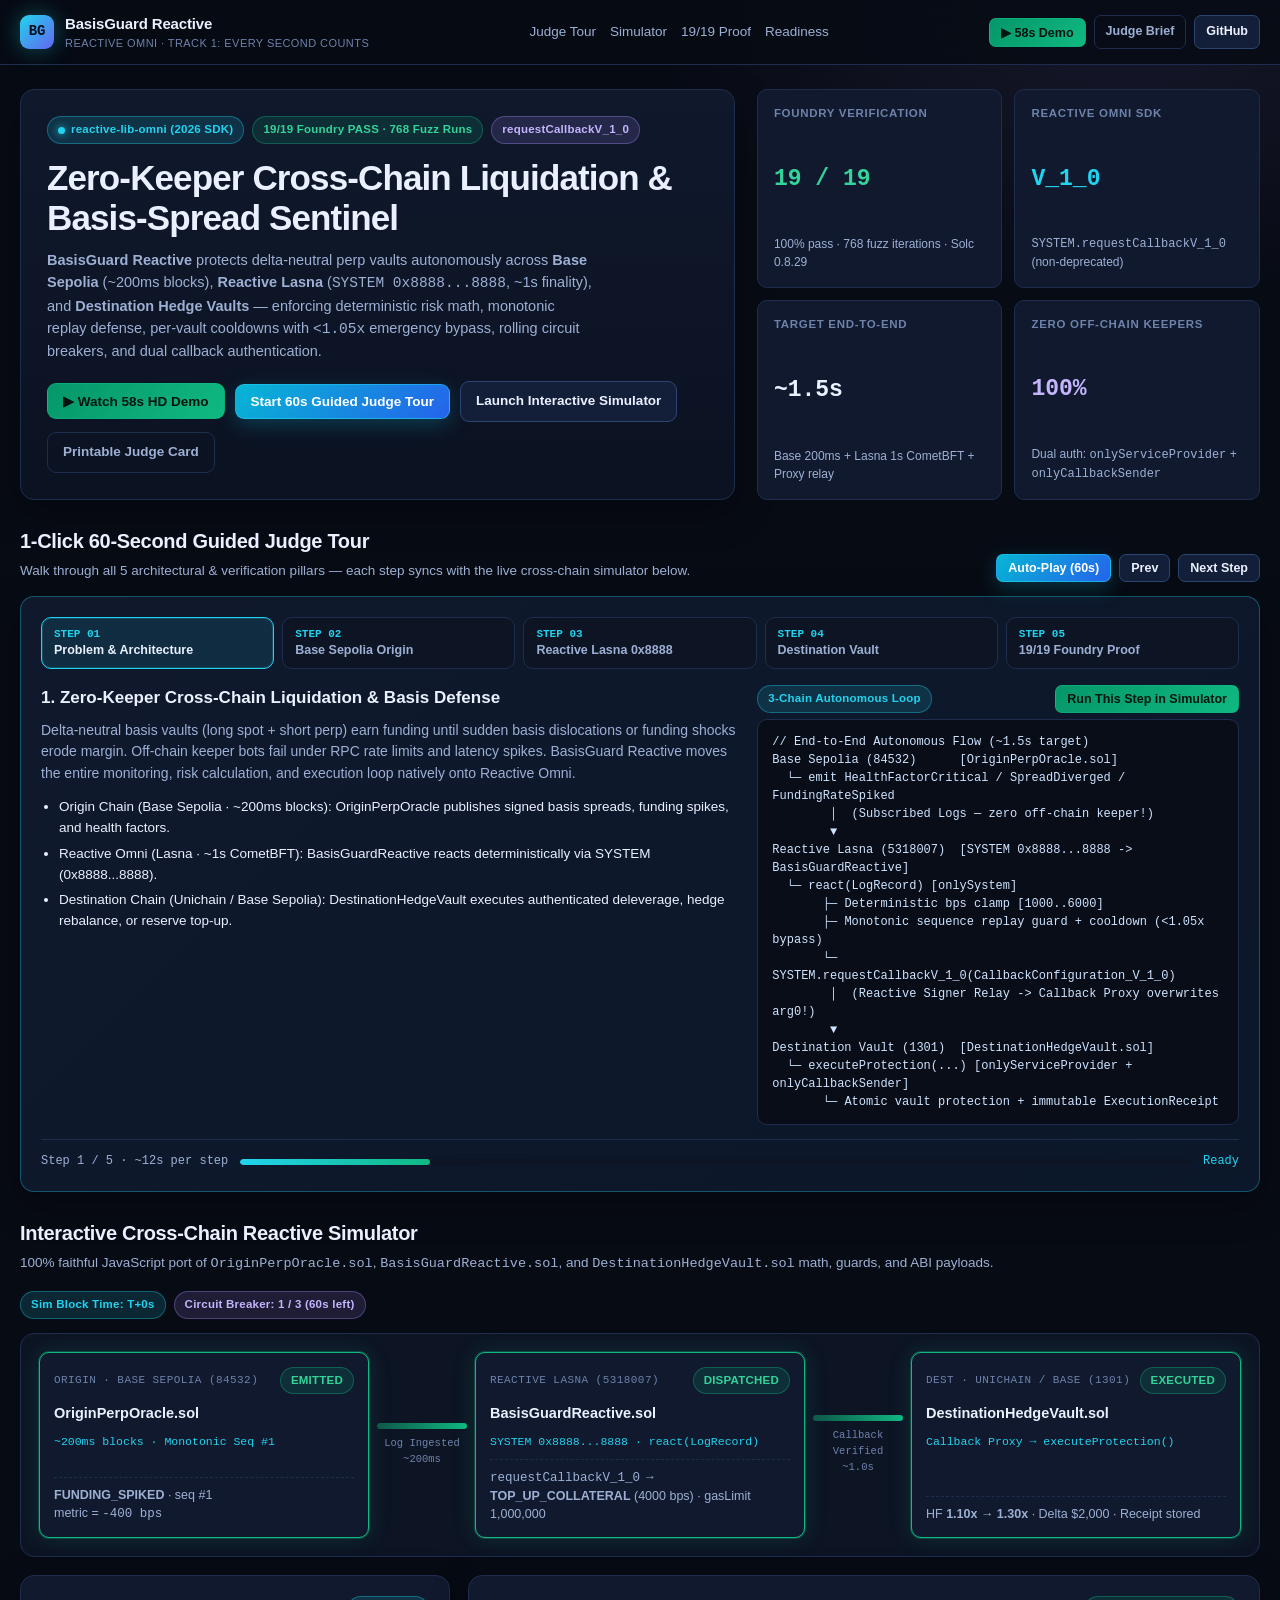
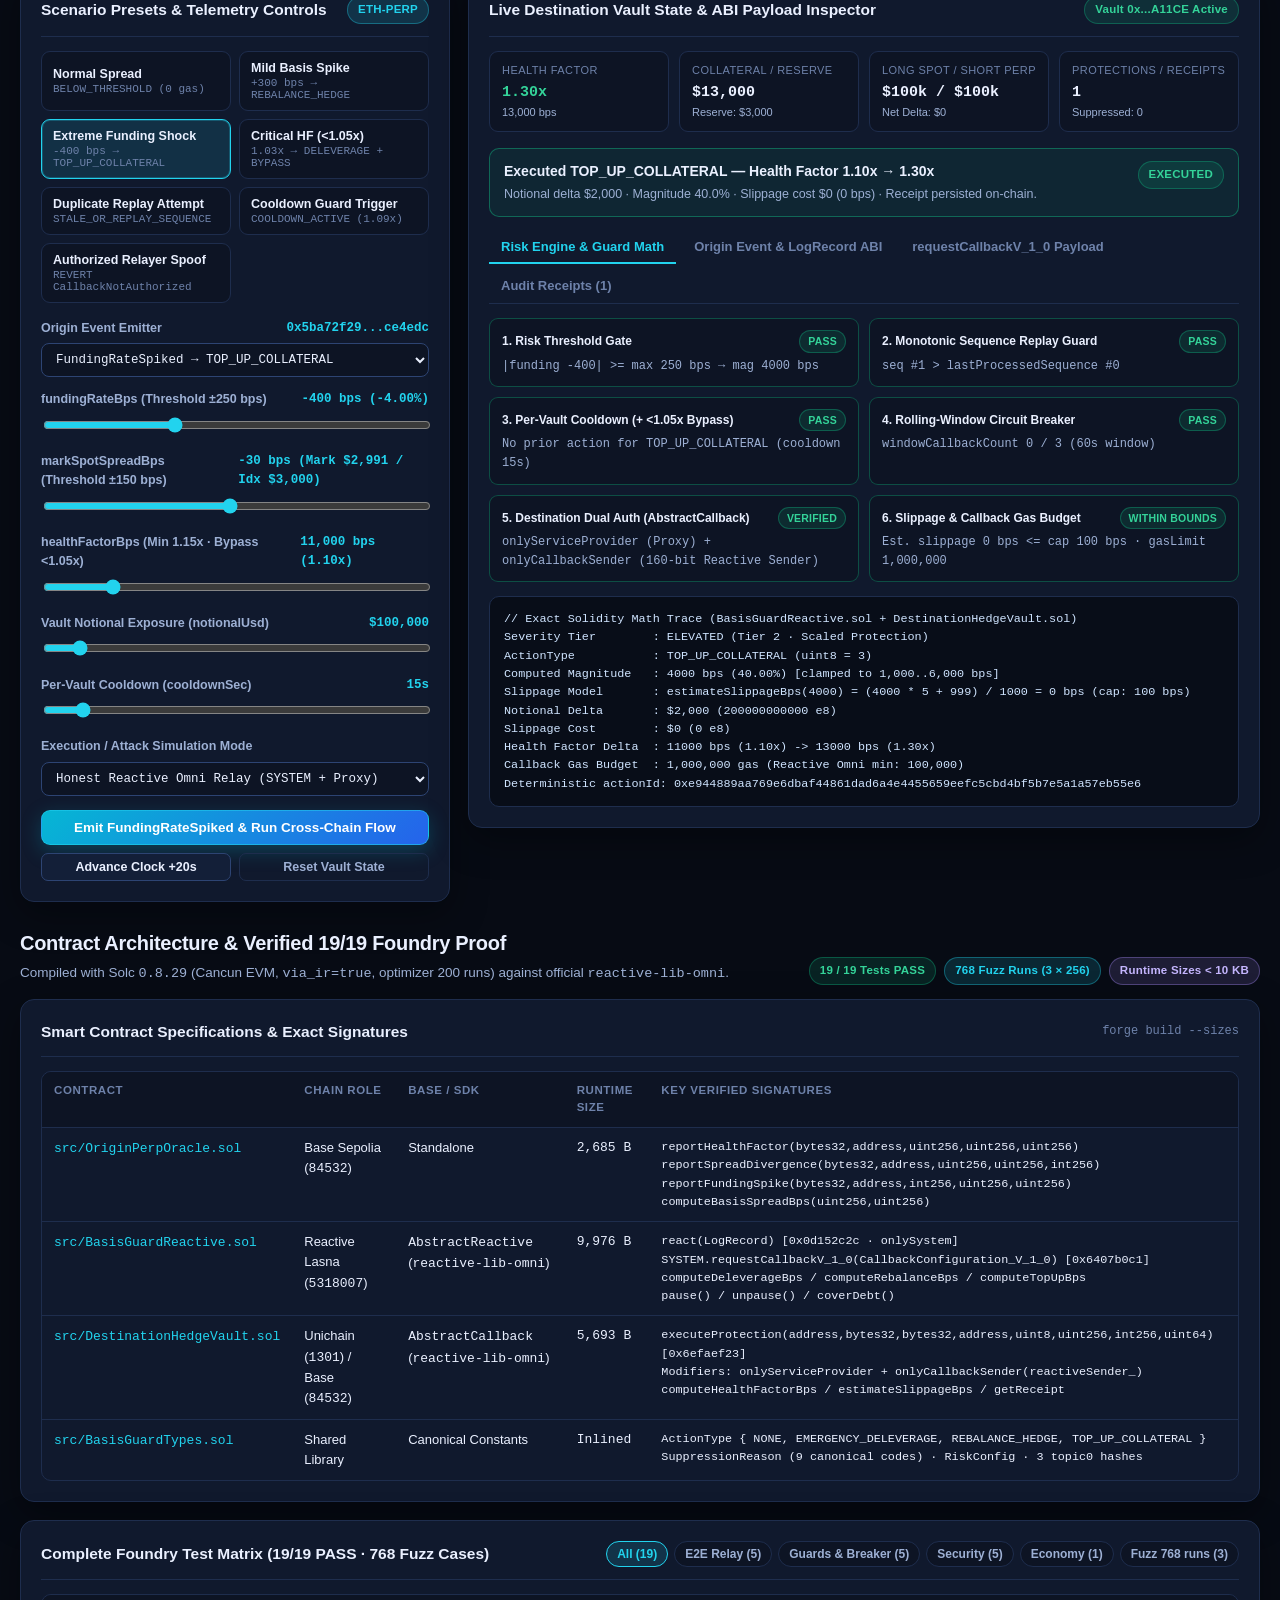
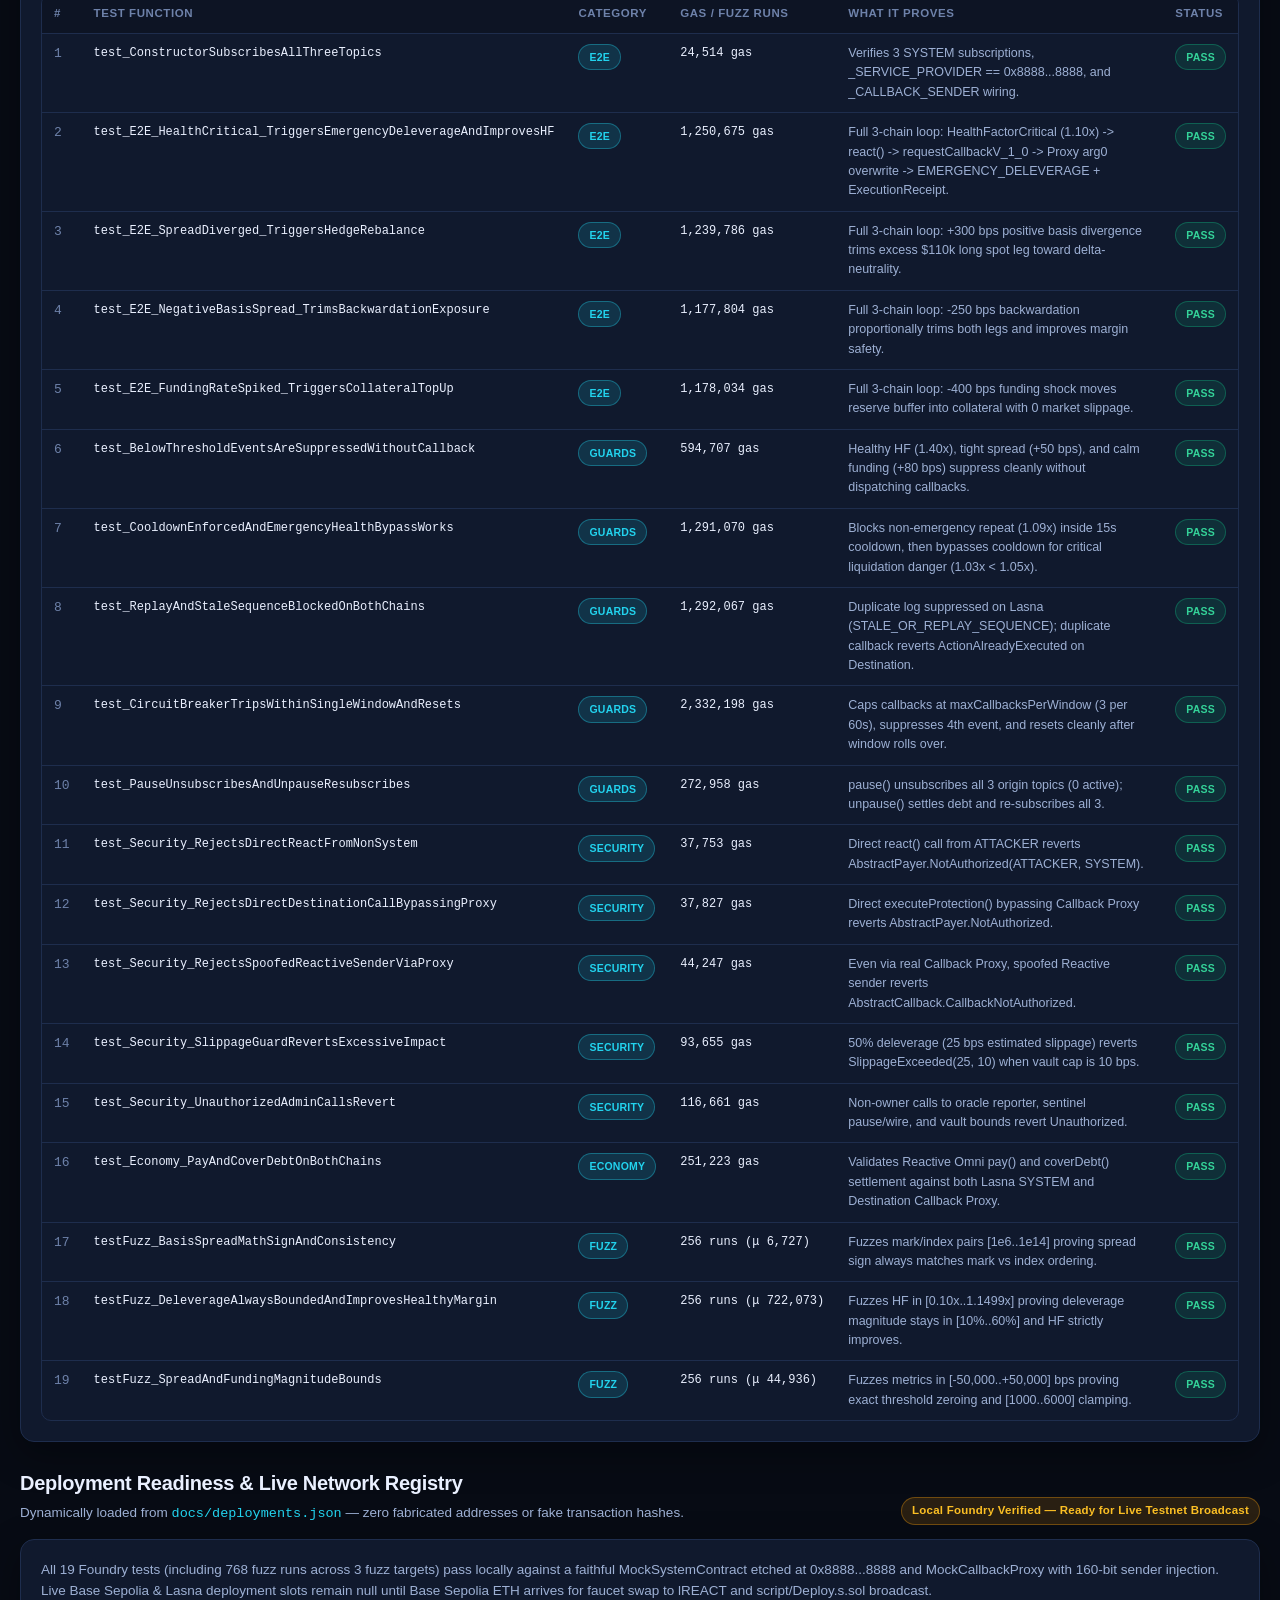
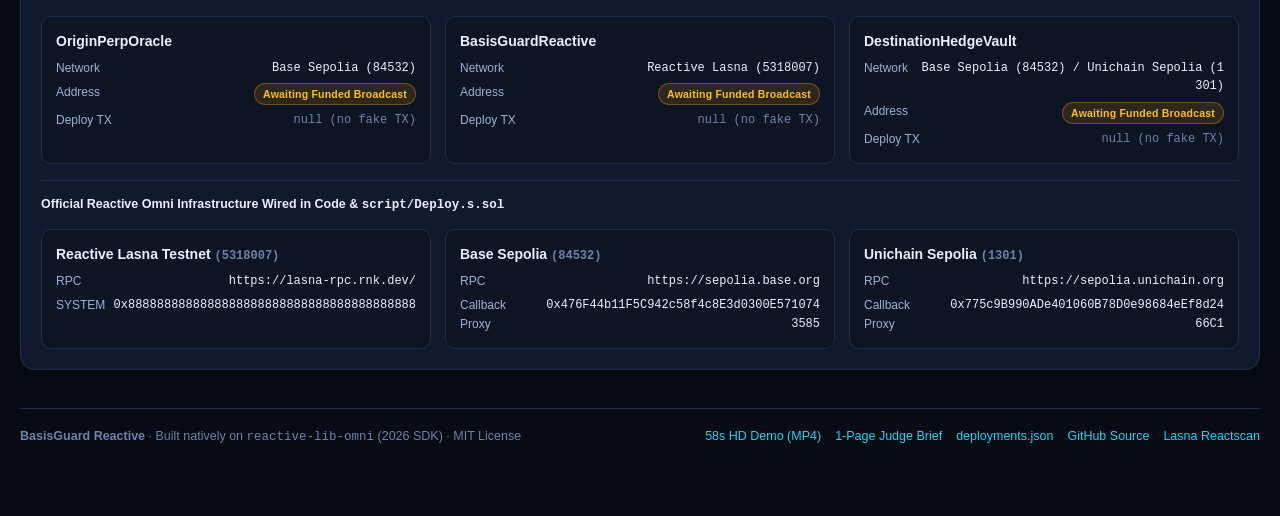
==== commit 58ad10ae: "feat(v0.3.0): add 58s HD demo.mp4 walkthrough, video modal & judge brief embed" ====
--- a/docs/index.html
+++ b/docs/index.html
@@ -5,6 +5,7 @@
   <meta name="viewport" content="width=device-width, initial-scale=1.0" />
   <title>BasisGuard Reactive — Judge Dashboard & Cross-Chain Reactive Simulator</title>
   <meta name="description" content="Autonomous Cross-Chain Basis-Spread & Liquidation Sentinel built natively on Reactive Omni (reactive-lib-omni 2026 SDK). Interactive Judge Dashboard & Simulator." />
+  <link rel="icon" type="image/svg+xml" href="data:image/svg+xml,%3Csvg xmlns='http://www.w3.org/2000/svg' viewBox='0 0 64 64'%3E%3Cdefs%3E%3ClinearGradient id='g' x1='0' y1='0' x2='1' y2='1'%3E%3Cstop stop-color='%2322d3ee'/%3E%3Cstop offset='1' stop-color='%236366f1'/%3E%3C/linearGradient%3E%3C/defs%3E%3Crect width='64' height='64' rx='14' fill='url(%23g)'/%3E%3Ctext x='32' y='42' text-anchor='middle' font-family='monospace' font-weight='800' font-size='28' fill='%2305101c'%3EBG%3C/text%3E%3C/svg%3E" />
   <link rel="stylesheet" href="./styles.css" />
 </head>
 <body>
@@ -19,15 +20,16 @@
       </a>
 
       <nav class="nav-links" aria-label="Primary navigation">
-        <a href="#tour">60s Judge Tour</a>
-        <a href="#simulator">Cross-Chain Simulator</a>
-        <a href="#proof">Contracts &amp; 19/19 Proof</a>
-        <a href="#readiness">Deployment Readiness</a>
+        <a href="#tour">Judge Tour</a>
+        <a href="#simulator">Simulator</a>
+        <a href="#proof">19/19 Proof</a>
+        <a href="#readiness">Readiness</a>
       </nav>
 
       <div class="nav-actions">
-        <a class="btn btn-sm btn-ghost" href="./judge-brief.html">1-Page Judge Brief</a>
-        <a class="btn btn-sm" href="https://github.com/AndreyJackKali/basisguard-reactive" target="_blank" rel="noopener noreferrer">GitHub Repo</a>
+        <button id="btnVideoDemo" class="btn btn-sm btn-emerald" type="button">▶ 58s Demo</button>
+        <a class="btn btn-sm btn-ghost" href="./judge-brief.html">Judge Brief</a>
+        <a class="btn btn-sm" href="https://github.com/AndreyJackKali/basisguard-reactive" target="_blank" rel="noopener noreferrer">GitHub</a>
       </div>
     </div>
   </header>
@@ -49,6 +51,7 @@
           per-vault cooldowns with <code>&lt;1.05x</code> emergency bypass, rolling circuit breakers, and dual callback authentication.
         </p>
         <div class="hero-cta">
+          <button id="btnHeroVideoDemo" class="btn btn-emerald" type="button">▶ Watch 58s HD Demo</button>
           <button id="btnStartTour" class="btn btn-primary" type="button">Start 60s Guided Judge Tour</button>
           <a class="btn" href="#simulator">Launch Interactive Simulator</a>
           <a class="btn btn-ghost" href="./judge-brief.html">Printable Judge Card</a>
@@ -475,6 +478,7 @@
         <strong>BasisGuard Reactive</strong> · Built natively on <code>reactive-lib-omni</code> (2026 SDK) · MIT License
       </div>
       <div style="display:flex;gap:14px;flex-wrap:wrap;">
+        <a href="./demo.mp4" target="_blank" rel="noopener noreferrer">58s HD Demo (MP4)</a>
         <a href="./judge-brief.html">1-Page Judge Brief</a>
         <a href="./deployments.json" target="_blank" rel="noopener noreferrer">deployments.json</a>
         <a href="https://github.com/AndreyJackKali/basisguard-reactive" target="_blank" rel="noopener noreferrer">GitHub Source</a>
@@ -483,6 +487,32 @@
     </footer>
   </main>
 
+  <!-- 58s HD Video Demo Modal -->
+  <div id="bgVideoModal" class="video-modal-backdrop" role="dialog" aria-modal="true" aria-labelledby="bgVideoModalTitle" hidden>
+    <div class="video-modal-card">
+      <div class="video-modal-head">
+        <div>
+          <span class="badge badge-cyan" style="margin-bottom:4px;">58s HD WALKTHROUGH · 1280×720</span>
+          <h3 id="bgVideoModalTitle" class="video-modal-title">BasisGuard Reactive v0.3.0 — Cross-Chain Sentinel Demo</h3>
+        </div>
+        <button id="btnCloseVideoModal" class="btn btn-sm btn-ghost" type="button" aria-label="Close video modal">✕ Close</button>
+      </div>
+      <div class="video-modal-body">
+        <video id="bgDemoVideo" class="video-modal-player" controls playsinline preload="metadata" poster="./demo-poster.png">
+          <source src="./demo.mp4" type="video/mp4" />
+          Your browser does not support embedded HTML5 video. <a href="./demo.mp4">Download demo.mp4</a>.
+        </video>
+      </div>
+      <div class="video-modal-foot">
+        <span class="mono" style="font-size:12px;color:var(--text-dim);">OriginPerpOracle (Base Sepolia) → BasisGuardReactive (Lasna 0x8888) → DestinationHedgeVault · 19/19 Foundry PASS</span>
+        <div style="display:flex;gap:8px;flex-wrap:wrap;">
+          <a class="btn btn-sm" href="./demo.mp4" target="_blank" rel="noopener noreferrer">Open Direct MP4</a>
+          <a class="btn btn-sm btn-ghost" href="./judge-brief.html">1-Page Judge Brief</a>
+        </div>
+      </div>
+    </div>
+  </div>
+
   <script type="module" src="./app.js"></script>
 </body>
 </html>
--- a/docs/styles.css
+++ b/docs/styles.css
@@ -118,7 +118,7 @@
 .nav-links {
   display: flex;
   align-items: center;
-  gap: 18px;
+  gap: 14px;
   flex-wrap: wrap;
 }
 
@@ -137,7 +137,7 @@
 .nav-actions {
   display: flex;
   align-items: center;
-  gap: 10px;
+  gap: 8px;
   flex-wrap: wrap;
 }
 
@@ -1116,3 +1116,72 @@
     grid-template-columns: 1fr;
   }
 }
+
+/* Video Demo Modal */
+.video-modal-backdrop {
+  position: fixed;
+  inset: 0;
+  z-index: 100;
+  background: rgba(4, 8, 16, 0.84);
+  backdrop-filter: blur(8px);
+  display: flex;
+  align-items: center;
+  justify-content: center;
+  padding: 18px;
+}
+
+.video-modal-backdrop[hidden] {
+  display: none;
+}
+
+.video-modal-card {
+  width: 100%;
+  max-width: 960px;
+  background: var(--bg-card);
+  border: 1px solid rgba(34, 211, 238, 0.42);
+  border-radius: var(--radius);
+  box-shadow: 0 24px 64px rgba(0, 0, 0, 0.65), 0 0 40px rgba(34, 211, 238, 0.14);
+  overflow: hidden;
+}
+
+.video-modal-head {
+  display: flex;
+  align-items: flex-start;
+  justify-content: space-between;
+  gap: 12px;
+  padding: 14px 18px;
+  border-bottom: 1px solid var(--border);
+  background: var(--bg-elev);
+}
+
+.video-modal-title {
+  margin: 0;
+  font-size: 16px;
+  font-weight: 700;
+  color: var(--text);
+}
+
+.video-modal-body {
+  background: #04070f;
+  padding: 12px;
+}
+
+.video-modal-player {
+  display: block;
+  width: 100%;
+  max-height: 70vh;
+  border-radius: 10px;
+  border: 1px solid var(--border);
+  background: #000;
+}
+
+.video-modal-foot {
+  display: flex;
+  align-items: center;
+  justify-content: space-between;
+  gap: 12px;
+  flex-wrap: wrap;
+  padding: 12px 18px;
+  border-top: 1px solid var(--border);
+  background: var(--bg-elev);
+}
